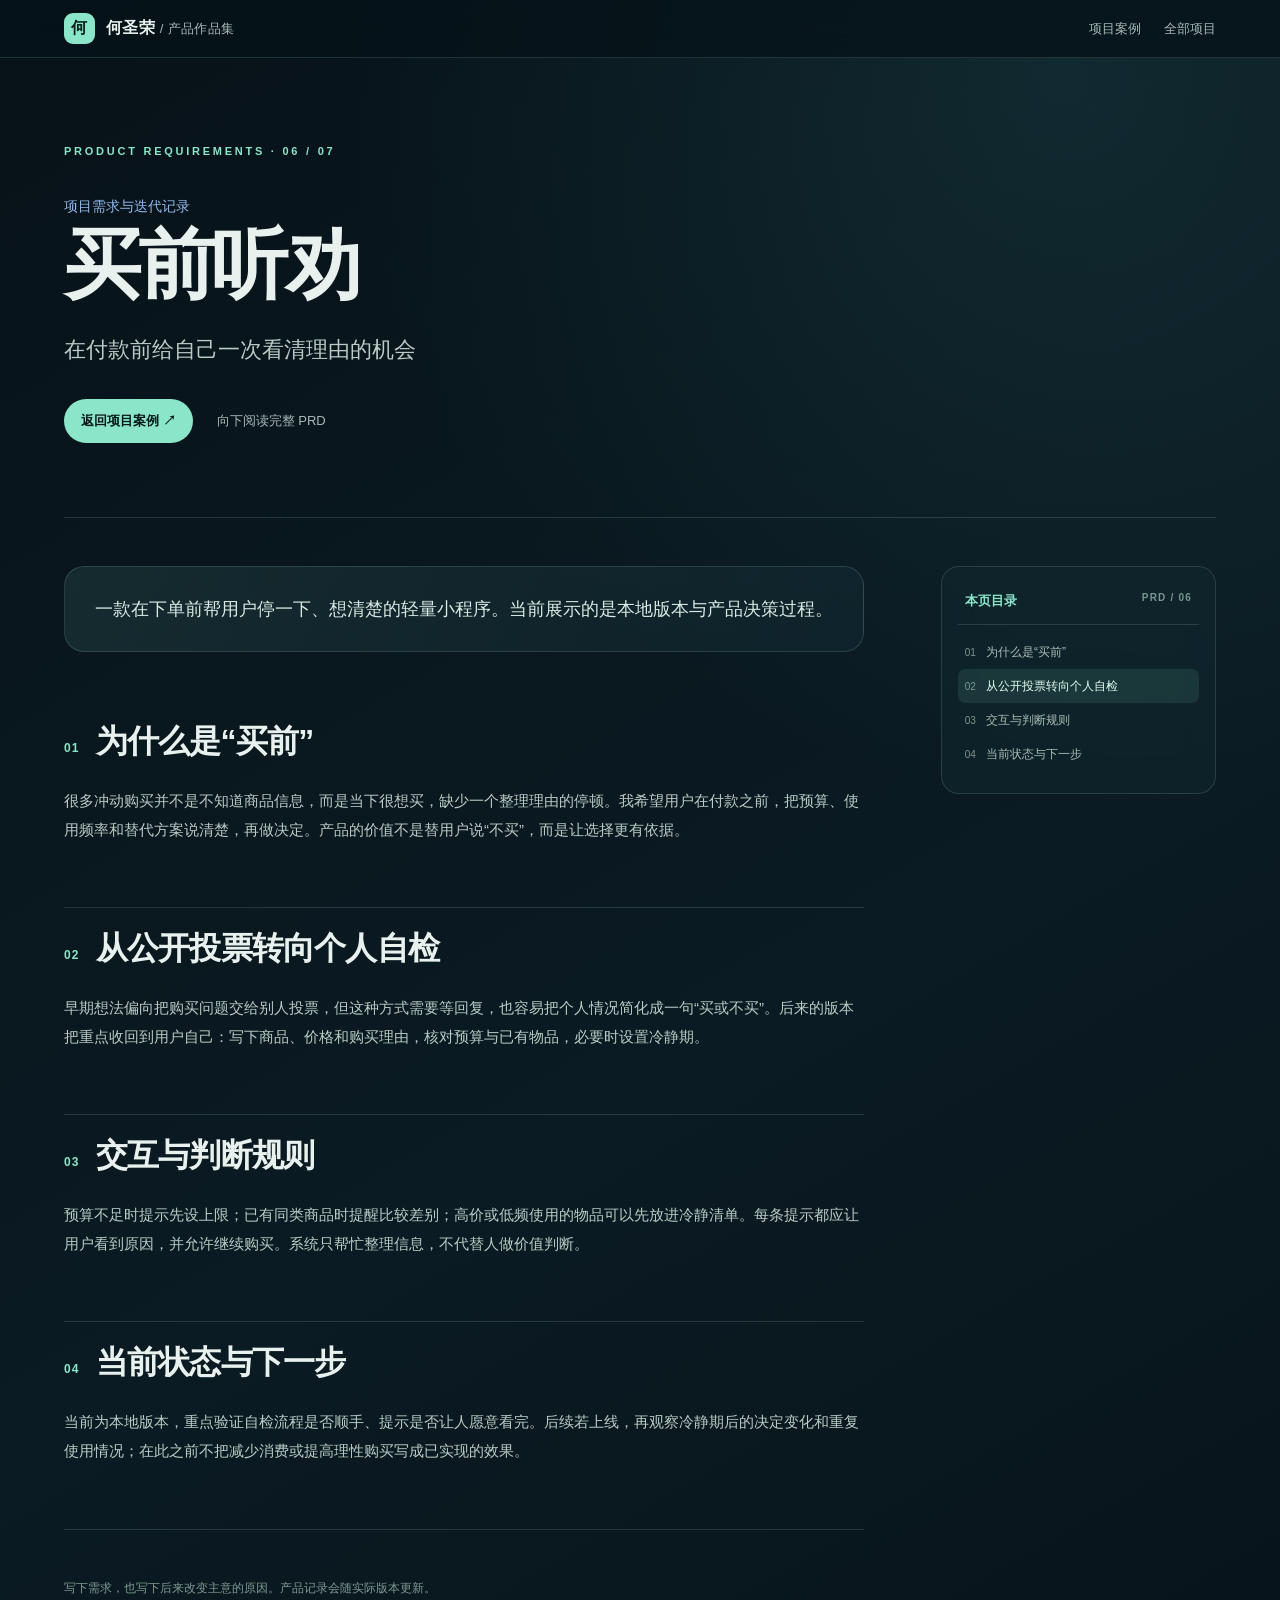
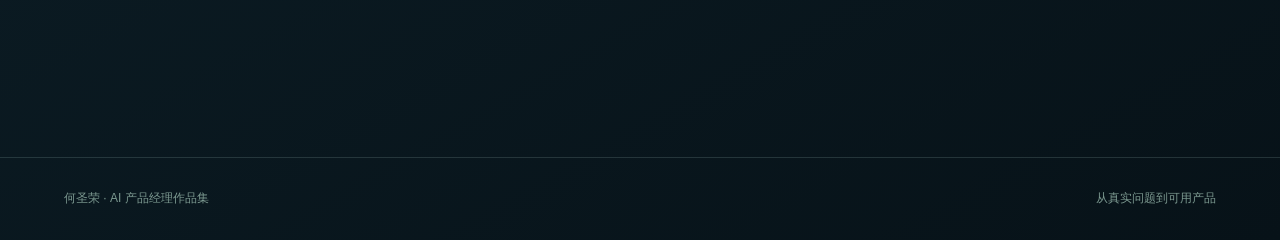
==== prd/buy.html @ 56c9c710 "Add full PRDs and scrolling project showcase" ====
<!doctype html>
<html lang="zh-CN"><head><meta charset="utf-8"><meta name="viewport" content="width=device-width,initial-scale=1">
<meta name="theme-color" content="#071218"><meta name="description" content="买前听劝的完整产品需求与迭代记录">
<title>买前听劝 · PRD｜何圣荣作品集</title><link rel="stylesheet" href="../prd.css"></head>
<body><div class="reading-progress" aria-hidden="true"></div><a class="skip" href="#content">跳到正文</a>
<header class="topbar"><a class="brand" href="../index.html"><b>何</b><span>何圣荣 <small>/ 产品作品集</small></span></a><nav><a href="../projects/buy.html">项目案例</a><a href="../index.html#projects">全部项目</a></nav></header>
<main id="content"><div class="hero"><div class="eyebrow">PRODUCT REQUIREMENTS · 06 / 07</div><p class="hero-kind">项目需求与迭代记录</p><h1>买前听劝</h1><p class="hero-sub">在付款前给自己一次看清理由的机会</p><div class="hero-actions"><a href="../projects/buy.html">返回项目案例 ↗</a><span>向下阅读完整 PRD</span></div></div>
<div class="reading-layout"><article class="document"><p class="prd-lede">一款在下单前帮用户停一下、想清楚的轻量小程序。当前展示的是本地版本与产品决策过程。</p><section class="prd-section" id="section-1"><h2><span>01</span>为什么是“买前”</h2><p>很多冲动购买并不是不知道商品信息，而是当下很想买，缺少一个整理理由的停顿。我希望用户在付款之前，把预算、使用频率和替代方案说清楚，再做决定。产品的价值不是替用户说“不买”，而是让选择更有依据。</p></section><section class="prd-section" id="section-2"><h2><span>02</span>从公开投票转向个人自检</h2><p>早期想法偏向把购买问题交给别人投票，但这种方式需要等回复，也容易把个人情况简化成一句“买或不买”。后来的版本把重点收回到用户自己：写下商品、价格和购买理由，核对预算与已有物品，必要时设置冷静期。</p></section><section class="prd-section" id="section-3"><h2><span>03</span>交互与判断规则</h2><p>预算不足时提示先设上限；已有同类商品时提醒比较差别；高价或低频使用的物品可以先放进冷静清单。每条提示都应让用户看到原因，并允许继续购买。系统只帮忙整理信息，不代替人做价值判断。</p></section><section class="prd-section" id="section-4"><h2><span>04</span>当前状态与下一步</h2><p>当前为本地版本，重点验证自检流程是否顺手、提示是否让人愿意看完。后续若上线，再观察冷静期后的决定变化和重复使用情况；在此之前不把减少消费或提高理性购买写成已实现的效果。</p></section><div class="endnote">写下需求，也写下后来改变主意的原因。产品记录会随实际版本更新。</div></article>
<aside class="chapter-nav" aria-label="文档章节"><div class="chapter-head">本页目录 <span>PRD / 06</span></div><a href="#section-1"><span>01</span>为什么是“买前”</a><a href="#section-2"><span>02</span>从公开投票转向个人自检</a><a href="#section-3"><span>03</span>交互与判断规则</a><a href="#section-4"><span>04</span>当前状态与下一步</a></aside></div></main>
<footer><a href="../index.html">何圣荣 · AI 产品经理作品集</a><span>从真实问题到可用产品</span></footer>
<script src="../prd.js" defer></script></body></html>
---- prd.css ----
:root{color-scheme:dark;--bg:#071218;--panel:#10242b;--text:#e8f1ed;--muted:#a7bab7;--line:rgba(180,216,208,.16);--accent:#8be5c8;--blue:#91b9ee}*{box-sizing:border-box}html{scroll-behavior:smooth}body{margin:0;color:var(--text);background:radial-gradient(circle at 83% 4%,rgba(51,118,125,.2),transparent 35%),linear-gradient(150deg,#071218,#0b1b23 57%,#071218);font:16px/1.8 "Inter","Noto Sans SC","Microsoft YaHei",sans-serif}.skip{position:absolute;left:-9999px}.skip:focus{left:20px;top:12px;z-index:100;background:var(--accent);color:#061315;padding:8px 12px;border-radius:7px}a{color:inherit;text-decoration:none}.reading-progress{position:fixed;z-index:20;left:0;top:0;width:100%;height:3px;background:var(--accent);transform-origin:left;transform:scaleX(0)}.topbar{position:sticky;top:0;z-index:10;display:flex;align-items:center;justify-content:space-between;gap:20px;padding:13px max(5vw,24px);background:rgba(6,19,25,.78);border-bottom:1px solid var(--line);backdrop-filter:blur(18px)}.brand{display:flex;align-items:center;gap:11px;font-weight:750;letter-spacing:.02em}.brand b{display:grid;place-items:center;width:31px;height:31px;color:#07211a;background:var(--accent);border-radius:9px}.brand small{font-weight:400;color:var(--muted)}.topbar nav{display:flex;gap:23px;font-size:13px;color:var(--muted)}.topbar nav a:hover,.topbar nav a:focus-visible{color:var(--accent)}main{max-width:1300px;margin:auto;padding:0 5vw}.hero{padding:84px 0 74px;border-bottom:1px solid var(--line)}.eyebrow{font-size:11px;letter-spacing:.25em;color:var(--accent);font-weight:800}.hero-kind{margin:32px 0 2px;color:var(--blue);font-size:14px}.hero h1{font-size:clamp(43px,6vw,82px);letter-spacing:-.045em;line-height:1.13;margin:0;max-width:950px}.hero-sub{font-size:clamp(17px,2vw,22px);color:#b9cbc5;margin:22px 0 30px;max-width:750px}.hero-actions{display:flex;align-items:center;gap:24px;font-size:13px;color:var(--muted)}.hero-actions a{display:inline-flex;padding:10px 17px;color:#071b1a;background:var(--accent);border-radius:999px;font-weight:750;transition:transform .25s,box-shadow .25s}.hero-actions a:hover{transform:translateY(-3px);box-shadow:0 12px 30px rgba(139,229,200,.2)}.reading-layout{display:grid;grid-template-columns:minmax(0,800px) minmax(190px,1fr);gap:clamp(40px,6vw,90px);padding:48px 0 110px}.document{min-width:0}.prd-lede{font-size:18px!important;color:#d9e9e4!important;padding:26px 30px;background:linear-gradient(125deg,rgba(87,149,142,.17),rgba(35,76,90,.14));border:1px solid var(--line);border-radius:20px;margin:0 0 49px!important}.prd-section{padding:20px 0 45px;border-bottom:1px solid var(--line);scroll-margin-top:90px}.prd-section h2{display:flex;align-items:baseline;gap:16px;margin:0 0 23px;font-size:clamp(24px,2.5vw,36px);line-height:1.3;letter-spacing:-.025em}.prd-section h2 span{font-size:12px;font-weight:800;color:var(--accent);letter-spacing:.1em}.prd-section h3{font-size:19px;margin:30px 0 12px}.prd-section p,.prd-section li{color:#b9ccc6;font-size:15px;line-height:1.95}.prd-section p{margin:0 0 18px}.prd-section ul{padding:0;list-style:none;margin:18px 0 24px;display:grid;gap:9px}.prd-section li{position:relative;padding:13px 17px 13px 29px;border:1px solid var(--line);background:rgba(155,211,198,.055);border-radius:12px}.prd-section li:before{content:"";position:absolute;left:14px;top:25px;width:5px;height:5px;border-radius:50%;background:var(--accent)}.prd-figure{margin:26px 0 12px}.prd-figure img{display:block;max-width:100%;max-height:640px;object-fit:contain;border-radius:15px;border:1px solid var(--line);background:#0e1e25}.prd-figure figcaption{font-size:12px;color:#91a6a1;margin-top:9px}.chapter-nav{position:sticky;top:96px;align-self:start;padding:22px 16px;background:rgba(17,40,47,.57);border:1px solid var(--line);border-radius:18px;backdrop-filter:blur(16px)}.chapter-head{display:flex;justify-content:space-between;gap:10px;font-size:13px;font-weight:750;color:var(--accent);padding:0 7px 12px;border-bottom:1px solid var(--line);margin-bottom:10px}.chapter-head span{font-size:10px;letter-spacing:.12em;color:#779591}.chapter-nav a{display:flex;align-items:baseline;gap:10px;padding:8px 7px;border-radius:7px;color:#a9beb7;font-size:12px;line-height:1.5}.chapter-nav a span{font-size:10px;color:#7c9791}.chapter-nav a:hover,.chapter-nav a.is-current{background:rgba(139,229,200,.1);color:#e4fff3}.endnote{margin:48px 0;color:#7f9992;font-size:12px}footer{padding:30px 5vw;display:flex;justify-content:space-between;gap:15px;color:#7c9990;border-top:1px solid var(--line);font-size:12px}footer a:hover{color:var(--accent)}@media(max-width:760px){.reading-layout{grid-template-columns:1fr;padding-top:27px}.chapter-nav{position:static;grid-row:1;display:flex;overflow:auto;gap:6px;white-space:nowrap;padding:10px}.chapter-head{display:none}.chapter-nav a{flex:none}.hero{padding:56px 0 51px}.hero-actions span{display:none}.topbar nav{gap:13px}.brand small{display:none}.prd-lede{padding:20px;font-size:16px!important}.prd-section{padding-bottom:30px}.prd-section h2{gap:10px}}@media(prefers-reduced-motion:reduce){html{scroll-behavior:auto}*,*:before,*:after{transition:none!important;animation:none!important}}
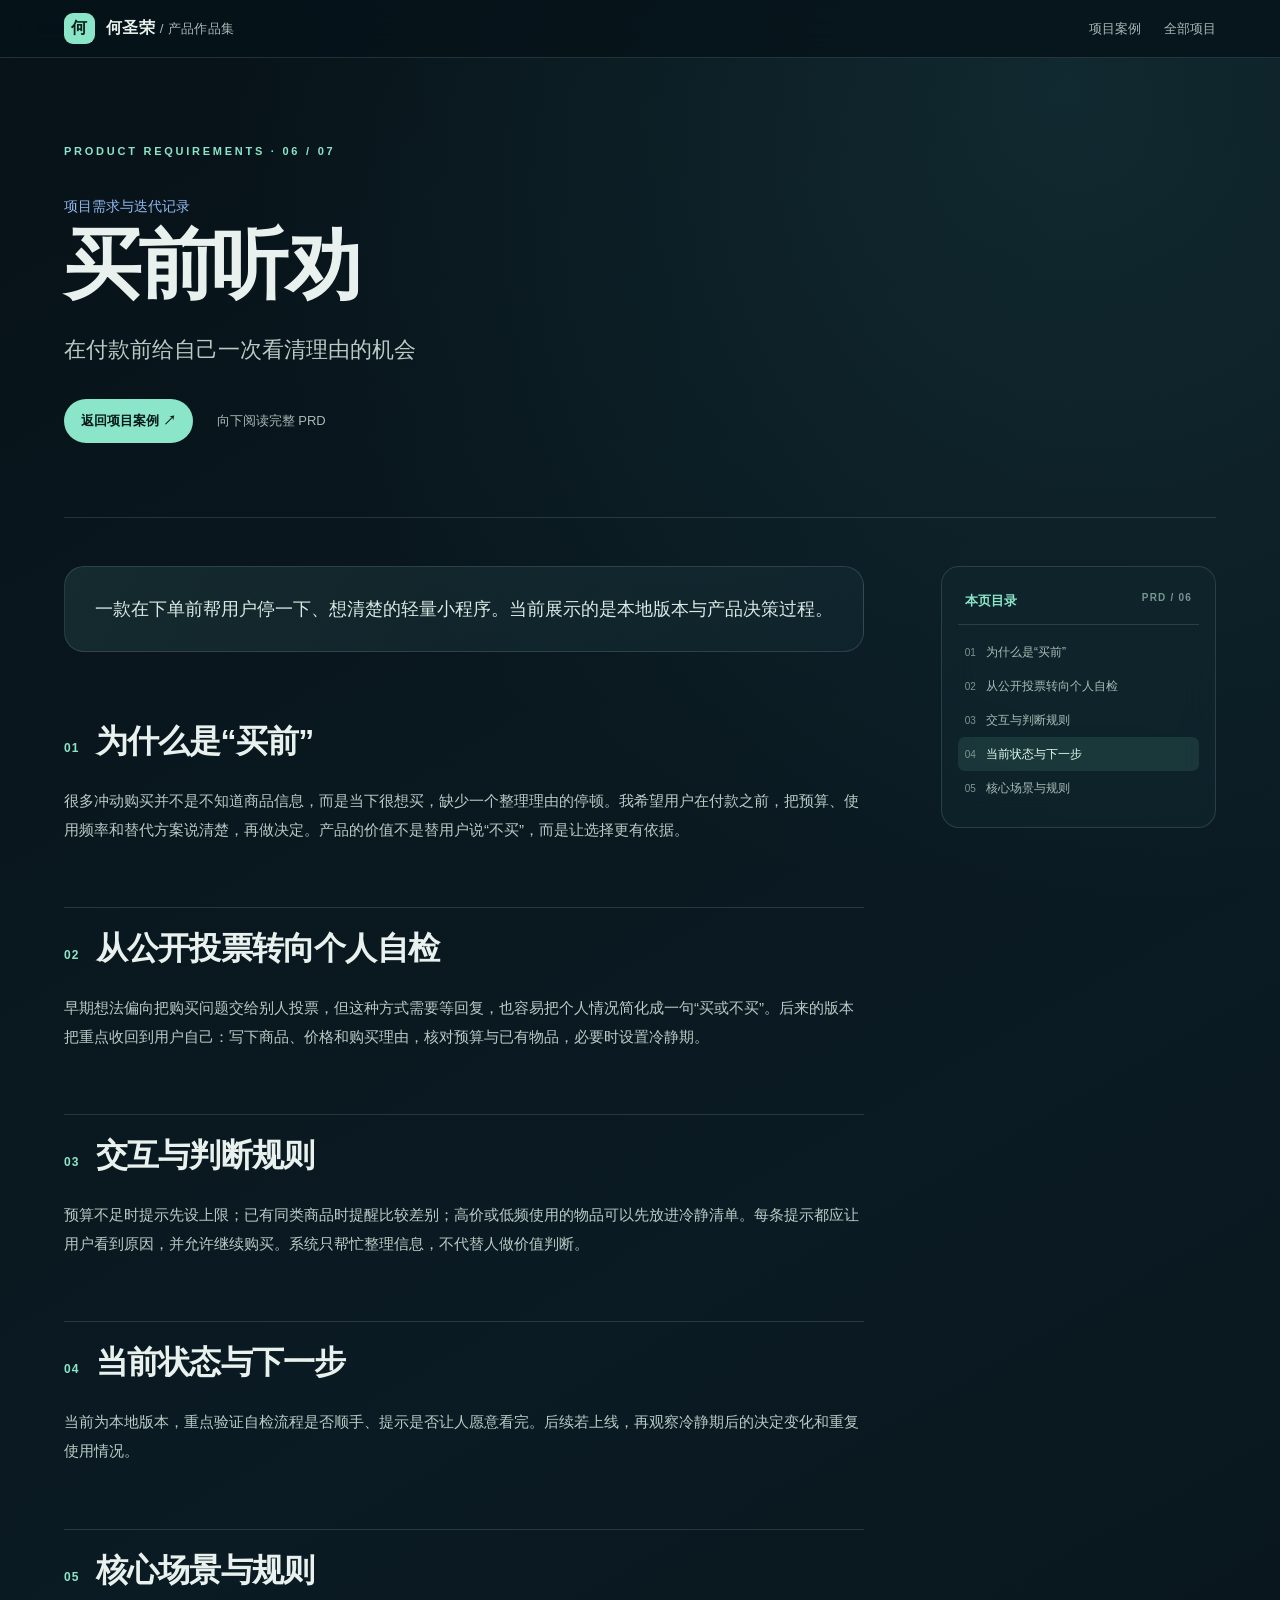
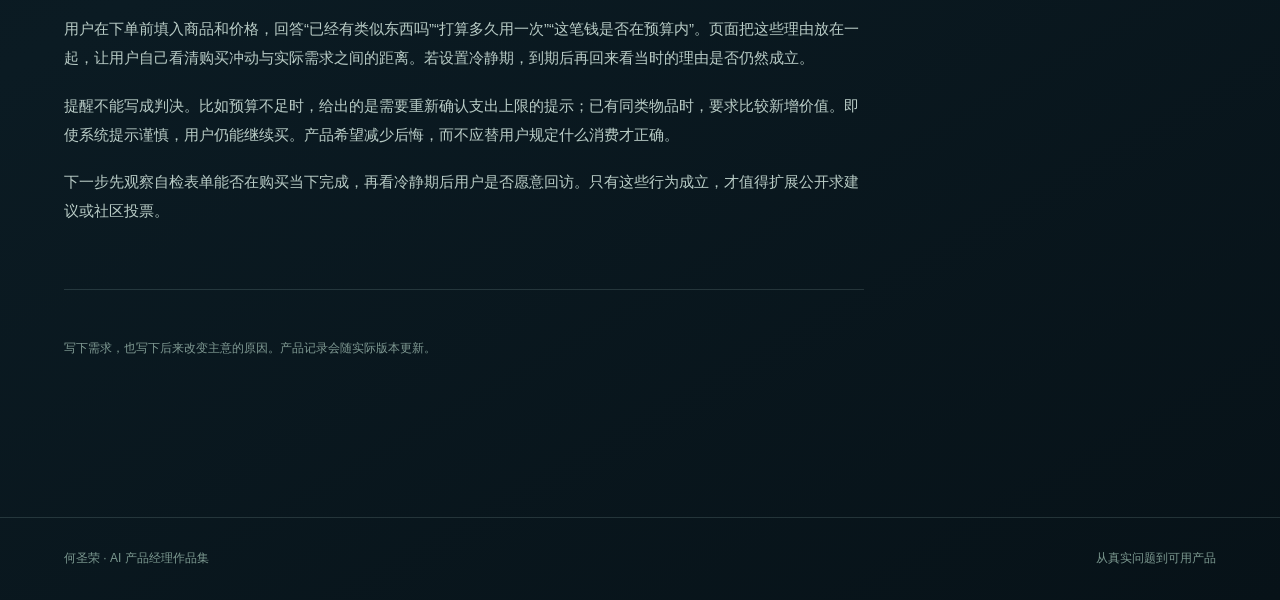
==== commit 8ffedcee: "Expand PRDs with product decisions and usage flows" ====
--- a/prd/buy.html
+++ b/prd/buy.html
@@ -5,7 +5,7 @@
 <body><div class="reading-progress" aria-hidden="true"></div><a class="skip" href="#content">跳到正文</a>
 <header class="topbar"><a class="brand" href="../index.html"><b>何</b><span>何圣荣 <small>/ 产品作品集</small></span></a><nav><a href="../projects/buy.html">项目案例</a><a href="../index.html#projects">全部项目</a></nav></header>
 <main id="content"><div class="hero"><div class="eyebrow">PRODUCT REQUIREMENTS · 06 / 07</div><p class="hero-kind">项目需求与迭代记录</p><h1>买前听劝</h1><p class="hero-sub">在付款前给自己一次看清理由的机会</p><div class="hero-actions"><a href="../projects/buy.html">返回项目案例 ↗</a><span>向下阅读完整 PRD</span></div></div>
-<div class="reading-layout"><article class="document"><p class="prd-lede">一款在下单前帮用户停一下、想清楚的轻量小程序。当前展示的是本地版本与产品决策过程。</p><section class="prd-section" id="section-1"><h2><span>01</span>为什么是“买前”</h2><p>很多冲动购买并不是不知道商品信息，而是当下很想买，缺少一个整理理由的停顿。我希望用户在付款之前，把预算、使用频率和替代方案说清楚，再做决定。产品的价值不是替用户说“不买”，而是让选择更有依据。</p></section><section class="prd-section" id="section-2"><h2><span>02</span>从公开投票转向个人自检</h2><p>早期想法偏向把购买问题交给别人投票，但这种方式需要等回复，也容易把个人情况简化成一句“买或不买”。后来的版本把重点收回到用户自己：写下商品、价格和购买理由，核对预算与已有物品，必要时设置冷静期。</p></section><section class="prd-section" id="section-3"><h2><span>03</span>交互与判断规则</h2><p>预算不足时提示先设上限；已有同类商品时提醒比较差别；高价或低频使用的物品可以先放进冷静清单。每条提示都应让用户看到原因，并允许继续购买。系统只帮忙整理信息，不代替人做价值判断。</p></section><section class="prd-section" id="section-4"><h2><span>04</span>当前状态与下一步</h2><p>当前为本地版本，重点验证自检流程是否顺手、提示是否让人愿意看完。后续若上线，再观察冷静期后的决定变化和重复使用情况；在此之前不把减少消费或提高理性购买写成已实现的效果。</p></section><div class="endnote">写下需求，也写下后来改变主意的原因。产品记录会随实际版本更新。</div></article>
-<aside class="chapter-nav" aria-label="文档章节"><div class="chapter-head">本页目录 <span>PRD / 06</span></div><a href="#section-1"><span>01</span>为什么是“买前”</a><a href="#section-2"><span>02</span>从公开投票转向个人自检</a><a href="#section-3"><span>03</span>交互与判断规则</a><a href="#section-4"><span>04</span>当前状态与下一步</a></aside></div></main>
+<div class="reading-layout"><article class="document"><p class="prd-lede">一款在下单前帮用户停一下、想清楚的轻量小程序。当前展示的是本地版本与产品决策过程。</p><section class="prd-section" id="section-1"><h2><span>01</span>为什么是“买前”</h2><p>很多冲动购买并不是不知道商品信息，而是当下很想买，缺少一个整理理由的停顿。我希望用户在付款之前，把预算、使用频率和替代方案说清楚，再做决定。产品的价值不是替用户说“不买”，而是让选择更有依据。</p></section><section class="prd-section" id="section-2"><h2><span>02</span>从公开投票转向个人自检</h2><p>早期想法偏向把购买问题交给别人投票，但这种方式需要等回复，也容易把个人情况简化成一句“买或不买”。后来的版本把重点收回到用户自己：写下商品、价格和购买理由，核对预算与已有物品，必要时设置冷静期。</p></section><section class="prd-section" id="section-3"><h2><span>03</span>交互与判断规则</h2><p>预算不足时提示先设上限；已有同类商品时提醒比较差别；高价或低频使用的物品可以先放进冷静清单。每条提示都应让用户看到原因，并允许继续购买。系统只帮忙整理信息，不代替人做价值判断。</p></section><section class="prd-section" id="section-4"><h2><span>04</span>当前状态与下一步</h2><p>当前为本地版本，重点验证自检流程是否顺手、提示是否让人愿意看完。后续若上线，再观察冷静期后的决定变化和重复使用情况。</p></section><section class="prd-section" id="section-5"><h2><span>05</span>核心场景与规则</h2><p>用户在下单前填入商品和价格，回答“已经有类似东西吗”“打算多久用一次”“这笔钱是否在预算内”。页面把这些理由放在一起，让用户自己看清购买冲动与实际需求之间的距离。若设置冷静期，到期后再回来看当时的理由是否仍然成立。</p><p>提醒不能写成判决。比如预算不足时，给出的是需要重新确认支出上限的提示；已有同类物品时，要求比较新增价值。即使系统提示谨慎，用户仍能继续买。产品希望减少后悔，而不应替用户规定什么消费才正确。</p><p>下一步先观察自检表单能否在购买当下完成，再看冷静期后用户是否愿意回访。只有这些行为成立，才值得扩展公开求建议或社区投票。</p></section><div class="endnote">写下需求，也写下后来改变主意的原因。产品记录会随实际版本更新。</div></article>
+<aside class="chapter-nav" aria-label="文档章节"><div class="chapter-head">本页目录 <span>PRD / 06</span></div><a href="#section-1"><span>01</span>为什么是“买前”</a><a href="#section-2"><span>02</span>从公开投票转向个人自检</a><a href="#section-3"><span>03</span>交互与判断规则</a><a href="#section-4"><span>04</span>当前状态与下一步</a><a href="#section-5"><span>05</span>核心场景与规则</a></aside></div></main>
 <footer><a href="../index.html">何圣荣 · AI 产品经理作品集</a><span>从真实问题到可用产品</span></footer>
 <script src="../prd.js" defer></script></body></html>
